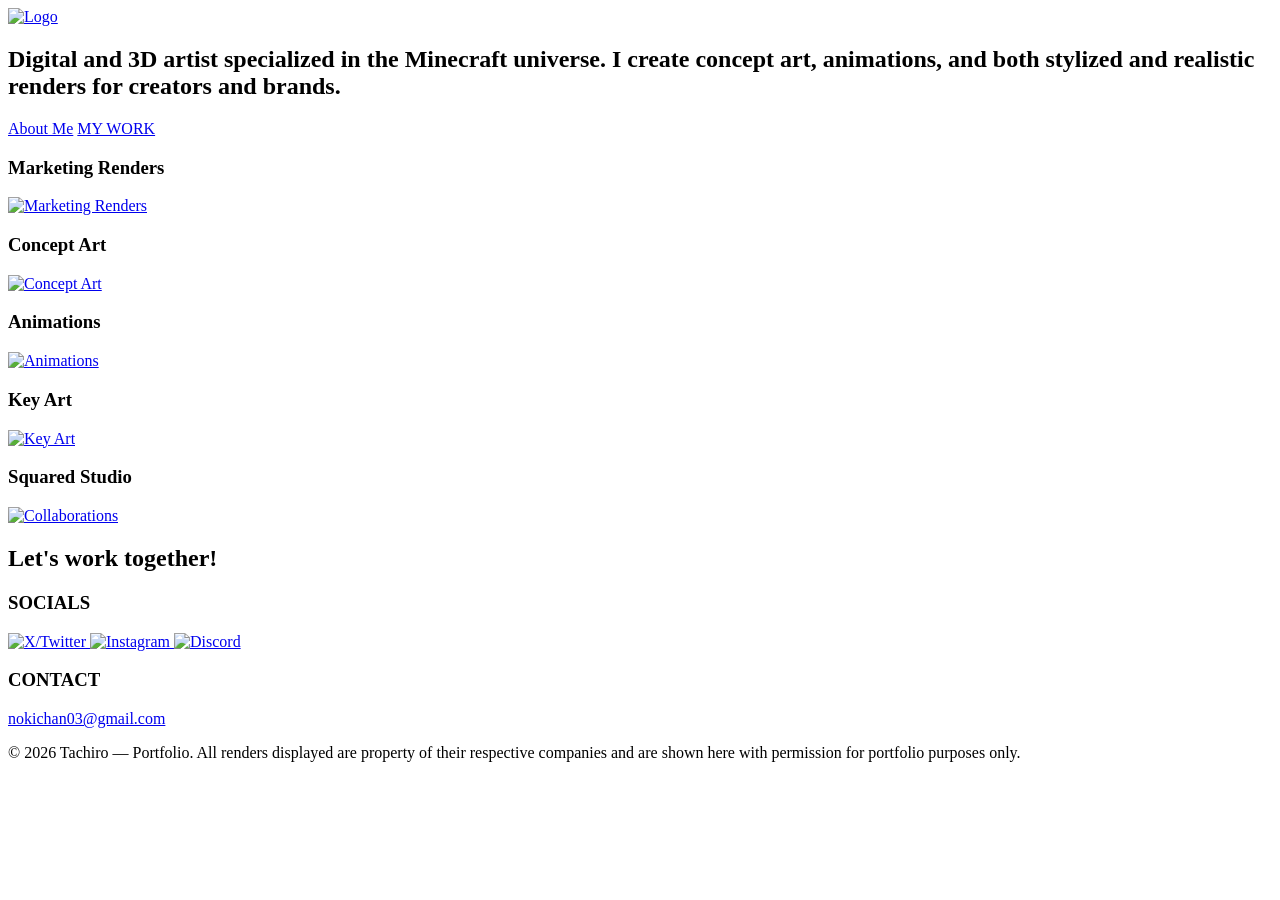
==== index.html @ 85fc163a "Add files via upload" ====
<!DOCTYPE html>
<html lang="en">
  <head>
    <meta charset="UTF-8" />
    <meta name="viewport" content="width=device-width, initial-scale=1" />
    <title>Tachiro | Home</title>
    <link rel="icon" type="image/png" href="assets/logo.png" />
    <link rel="stylesheet" href="css/normalize.css">
    <link rel="stylesheet" href="css/style.css">
  </head>
  
  <body>
    <!-- ========== HERO ========== -->
    <section class="hero">
        <div class="hero-grid">
            <!-- left -->
            <div class="hero-left">
              <a class="img-logo" href="index.html">
                <img class="hero-logo" src="assets/logo.svg" alt="Logo" width="100" height="100" />
              </a>

                <h1 class="hero-title">
                    <span class="t-grad-violet">Digital and 3D artist</span>
                    <span class="t-muted"> specialized in the  </span>
                    <span class="t-grad-orange">Minecraft universe. </span>
                    <span class="t-muted"> I create</span>
                    <span class="t-muted2">concept art, animations, and both stylized and realistic</span>
                    <span class="t-muted2">renders for creators and brands.</span>
                </h1>
            </div>

            <!-- vertical line -->
              <div class="hero-vline" aria-hidden="true">

              </div>

            <!-- right -->
            <aside class="hero-right">
                <a class="hero-about" href="about.html">About Me</a>
                <a class="hero-work" href="marketing.html">MY WORK</a>
            </aside>
        </div>

        <div class="divider-x" aria-hidden="true"></div>
    </section>

    <!-- ===== CATEGORY STRIP ===== -->
    <section class="cat-strip">
      <div class="cat-row">

        <article class="cat">
          <h3 class="cat__label">Marketing Renders</h3>
          <a class="cat__thumb" href="marketing.html">
            <img src="assets/img/MarketingRenders.webp" alt="Marketing Renders">
          </a>
        </article>

        <article class="cat">
          <h3 class="cat__label">Concept Art</h3>
          <a class="cat__thumb" href="concept.html">
            <img src="assets/img/ConceptArt.webp" alt="Concept Art">
          </a>
        </article>

        <article class="cat">
          <h3 class="cat__label">Animations</h3>
          <a class="cat__thumb" href="animations.html">
            <img src="assets/img/Animations.webp" alt="Animations">
          </a>
        </article>

        <article class="cat">
          <h3 class="cat__label">Key Art</h3>
          <a class="cat__thumb" href="keyart.html">
            <img src="assets/img/KayArt.webp" alt="Key Art">
          </a>
        </article>

        <article class="cat">
          <h3 class="cat__label">Squared Studio</h3>
          <a class="cat__thumb" href="collabs.html">
            <img src="assets/img/Collaborations.webp" alt="Collaborations">
          </a>
        </article>

      </div>
    </section>

    <!-- ===== CTA ===== -->
    <section class="cta">
      <div class="cta__inner">
        <h2 class="cta__title">
          <span class="cta-grad_violeta">Let's work</span>
          <span class="cta-grad_orange">together<span class="cta-grad_violeta2">!</span></span>
        </h2>
      </div>
      <div class="divider-x" aria-hidden="true"></div>
    </section>

    <!-- ===== FOOTER ===== -->
    <footer class="site-footer">
      <div class="footer-grid">
        <!-- Left -->
        <div class="footer-left">
          <h3 class="footer-headingLeft footer-heading">SOCIALS</h3>

          <nav class="socials">
            <!-- X / Twitter -->
            <a class="social" href="https://x.com/tachiro02" target="_blank" rel="noopener">
              <img src="assets/icons/twitter-alt.svg" alt="X/Twitter">
            </a>
            <!-- Instagram -->
            <a class="social" href="https://www.instagram.com/tachiro02/" target="_blank" rel="noopener">
              <img src="assets/icons/instagram.svg" alt="Instagram">
            </a>
            <!-- Discord -->
            <a class="social" href="https://discordapp.com/users/483805374525472788" target="_blank" rel="noopener">
              <img src="assets/icons/discord.svg" alt="Discord">
            </a>
          </nav>
        </div>

        <!-- Vertical divider -->
        <div class="footer-vline" aria-hidden="true"></div>

        <!-- Right -->
        <div class="footer-right">
          <h3 class="footer-heading">CONTACT</h3>
          <a class="footer-mail" href="mailto:nokichan03@gmail.com">nokichan03@gmail.com</a>
        </div>
      </div>
    </footer>
      <div class="footer-bottom">
          <p>© 2026 Tachiro — Portfolio. All renders displayed are property of their respective companies and are shown here with permission for portfolio purposes only.</p>
      </div>
  </body>

  <script>
    document.addEventListener('contextmenu', (e) => e.preventDefault());
  </script>

    <script>
      document.addEventListener('dragstart', (e) => {
        if (e.target.closest('.gallery, .tile, #lightbox')) {
          e.preventDefault();
        }
      });
    </script>  

</html>
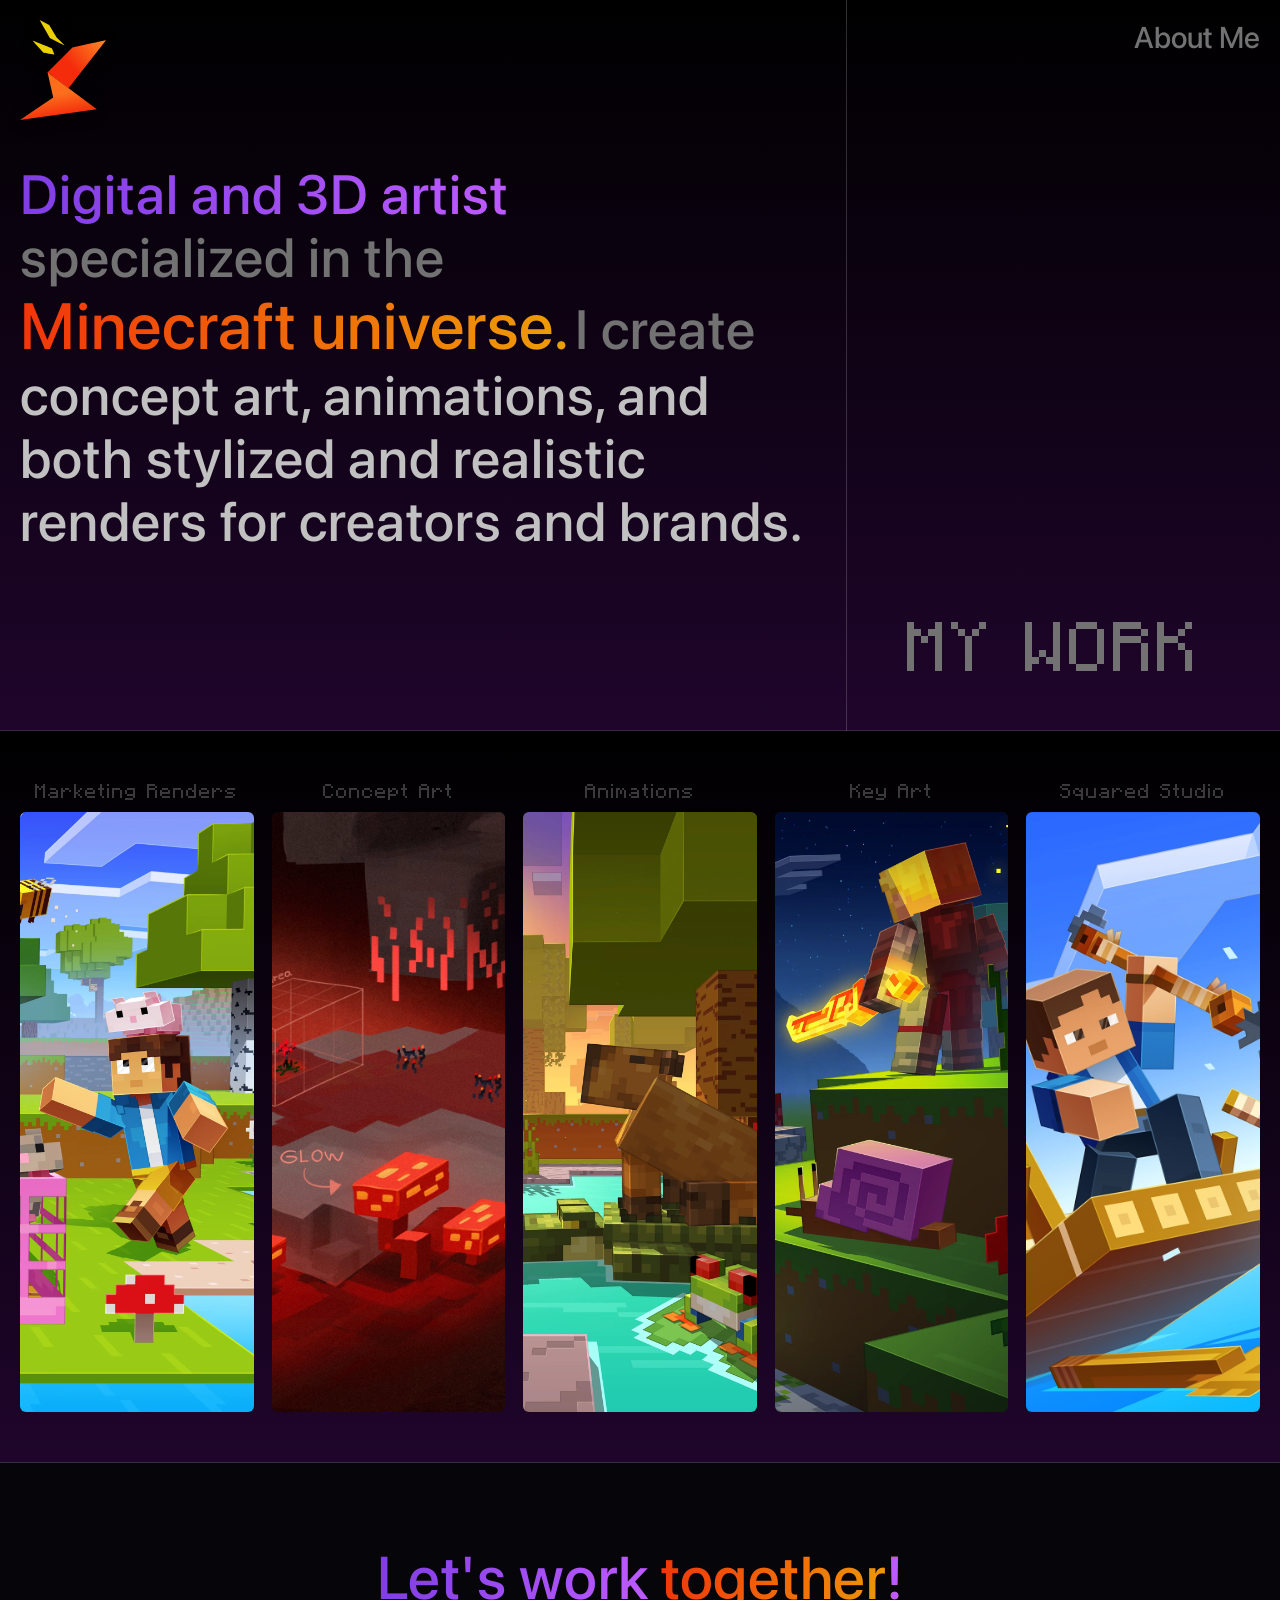
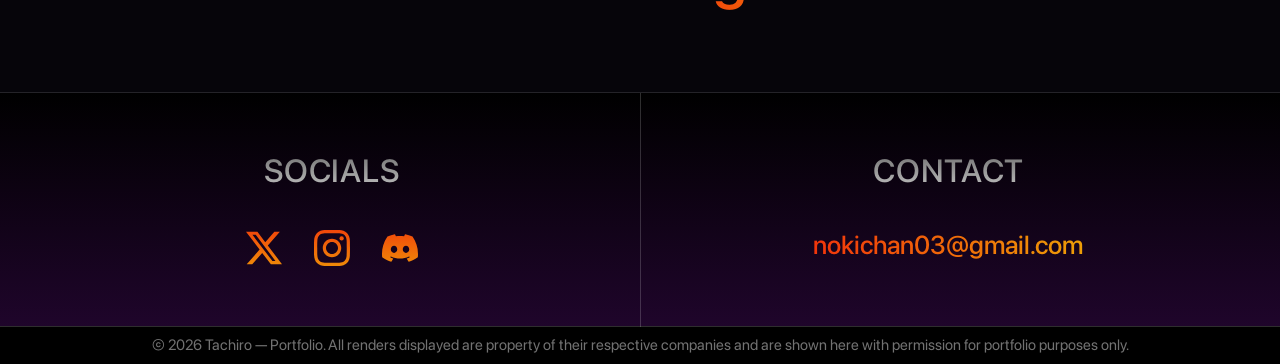
==== commit dd046f1b: "cambio de logo .svg" ====
--- a/index.html
+++ b/index.html
@@ -4,7 +4,7 @@
     <meta charset="UTF-8" />
     <meta name="viewport" content="width=device-width, initial-scale=1" />
     <title>Tachiro | Home</title>
-    <link rel="icon" type="image/png" href="assets/logo.png" />
+    <link rel="icon" type="image/svg+xml" href="assets/logo.svg" />
     <link rel="stylesheet" href="css/normalize.css">
     <link rel="stylesheet" href="css/style.css">
   </head>
--- a/css/style.css
+++ b/css/style.css
@@ -0,0 +1,863 @@
+:root {
+  /* Purple */
+  --pur:#7f3ee4;
+  --purp:#bd5aff;
+  /* Yellow */
+  --yell:#f2350b;
+  --yello:#ed9e07;
+  /* Text */
+  --tex1:#727272;
+  --tex2:#c1c1c1;
+  /* Select */
+  --nosele:#3a3a3a;
+  --yessele:#ffffff;
+  /* gradient */
+  --bgsolid:#000000;
+  --bggradient:#1f052b;
+
+  /* Line */
+  --line:rgba(255,255,255,.18);
+  --hero-pt: 2rem;
+  --hero-pb: 2rem; /* <- corrige nombre (antes tenías --hero-bp) */
+}
+
+html, body {
+  overflow-x: hidden;
+}
+
+/* 1) Asegura fondo oscuro global (si no lo tienes) */
+html, body {
+  background:#0b0b10;
+}
+
+/* 2) Evita márgenes colapsados que “asoman” el fondo del body */
+h1, h2, h3, p, ul {
+  margin: 0;
+} /* quita márgenes por defecto */
+
+body::-webkit-scrollbar {
+  display: none;
+}
+
+body {
+  max-width: 145rem;
+  margin-inline: auto;
+}
+
+body {
+  cursor: url("../assets/cursor/custom-cursor.png"), auto;
+}
+
+a, button {
+  cursor: url("../assets/cursor/click-cursor.png"), pointer;
+}
+
+/* ==== FUENTES ==== */
+@font-face {
+  font-family: "Minecraft";
+  src: url("../assets/fonts/Minecraft.otf") format("opentype");
+  font-weight: 600;
+  font-style:normal;
+  font-display:swap;
+}
+
+@font-face {
+  font-family: "SFMedium";
+  src: url("../assets/fonts/SFMedium.otf") format("opentype");
+  font-weight: 600;
+  font-style: normal;
+  font-display: swap;
+}
+
+@font-face {
+  font-family: "SFRegular";
+  src: url("../assets/fonts/SFRegular.otf") format("opentype");
+  font-weight: 600;
+  font-style: normal;
+  font-display: swap;
+}
+
+/* ==== RESET BASE ==== */
+html {
+  box-sizing: border-box;
+  font-size: 62.5%; /* 1rem = 10px */
+}
+
+*, *::before, *::after {
+  box-sizing: inherit;
+}
+
+a {
+  text-decoration: none;
+  color: inherit;
+}
+
+.img-logo img {
+  display:inline-block;  /* <— clave: caja = ancho del texto */
+  width:auto;
+  margin: 0;
+}
+
+/* Animación suave para los spans del hero */
+.hero-title span {
+  display: inline-block;           /* necesario para transformar cada trozo */
+  opacity: 0;
+  transform: translateY(30px);
+  animation: heroFadeUp 2.5s ease forwards;
+}
+
+/* “Stagger”: retrasa cada span un poquito */
+.hero-title span:nth-child(1)  { animation-delay: .05s; }
+.hero-title span:nth-child(2)  { animation-delay: .15s; }
+.hero-title span:nth-child(3)  { animation-delay: .25s; }
+.hero-title span:nth-child(4)  { animation-delay: .35s; }
+.hero-title span:nth-child(5)  { animation-delay: .45s; }
+.hero-title span:nth-child(6)  { animation-delay: .55s; }
+.hero-title span:nth-child(7)  { animation-delay: .65s; }
+/* añade más nth-child si tienes más spans */
+
+@keyframes heroFadeUp {
+  to {
+    opacity: 1;
+    transform: translateY(0);
+    filter: blur(0);
+  }
+}
+
+/* Respeto a usuarios con “reduced motion” */
+@media (prefers-reduced-motion: reduce) {
+  .hero-title span { animation: none; opacity: 1; transform: none; filter: none; }
+}
+
+
+/* ==== SECCIÓN HERO ==== */
+.hero {
+  width: 100%;
+  background: linear-gradient(to bottom, var(--bgsolid), var(--bggradient));
+}
+
+/* Grid 3 columnas: texto | línea | panel derecho */
+.hero-grid {
+  max-width: 145rem;
+  min-height: 73rem;
+  display:grid;
+  grid-template-columns:2fr .1rem 1fr;
+  align-items:start;
+  padding: 2rem;
+}
+
+/* Izquierda */
+.hero-logo {
+  display:block;
+  margin:0 0 1.4rem .6rem;
+  filter: drop-shadow(0 .2rem .8rem rgba(0,0,0,.45));
+}
+
+.hero-title {
+  font-family: "SFMedium", sans-serif;
+  letter-spacing:.1rem;
+  text-align: left;
+  padding-right: 2rem;
+  padding-top: 4rem;
+}
+
+.t-grad-violet {
+  background:linear-gradient(90deg, var(--pur), var(--purp));
+  font-size: 5.5rem;
+  -webkit-background-clip:text;
+  background-clip:text;
+  color:transparent;
+}
+
+.t-grad-orange {
+  background:linear-gradient(90deg, var(--yell), var(--yello));
+  font-size: 6.5rem;
+  -webkit-background-clip:text;
+  background-clip:text;
+  color:transparent;
+}
+
+.t-muted {
+  font-size: 5.5rem;
+  color:var(--tex1);
+}
+
+.t-muted2 {
+  font-size: 5.5rem;
+  color:var(--tex2);
+}
+
+/* Línea vertical que toca bordes */
+.hero-vline {
+  width:.1rem;
+  background:var(--line);
+  align-self:stretch;
+  margin-top:calc(-1 * var(--hero-pt));
+  margin-bottom:calc(-1 * var(--hero-pb) - .1rem);
+  pointer-events:none;   /* <— importantísimo */
+}
+
+/* Derecha */
+.hero-right {
+  min-height:67rem;
+  display:flex;
+  flex-direction:column;
+  justify-content:space-between;
+  align-items:flex-end;   /* About Me a la derecha */
+  gap:2rem;
+  min-width:0;           /* evita desbordes rara vez */
+}
+
+.hero-about {
+  display:inline-block;  /* <— clave: caja = ancho del texto */
+  width:auto;
+  margin:0;
+  font-family:"SFMedium", sans-serif;
+  font-size:3rem;
+  color:var(--tex1);
+  text-align:right;      /* opcional */
+}
+
+.hero-about:hover {
+  background:linear-gradient(90deg, var(--yell), var(--yello));
+  -webkit-background-clip:text;
+  background-clip:text;
+  color:transparent;
+  transform: scale(1.1);
+  transition: transform .15s ease;
+  filter: brightness(1.5);
+}
+
+.hero-work {
+  display:inline-block;
+  align-self:center;     /* <— lo centra horizontalmente en la columna derecha */
+  font-family:"Minecraft",sans-serif;
+  font-size:7rem;
+  margin:0 auto; 
+  letter-spacing:.2rem;
+  color: var(--tex1);
+  text-align:center;
+}
+
+.hero-work:hover {
+  background:linear-gradient(90deg,var(--yell),var(--yello));
+  -webkit-background-clip:text; 
+  background-clip:text; 
+  color:transparent;
+  transform: scale(1.1);
+  transition: transform .15s ease;
+  filter: brightness(1.5);
+}
+
+/* Línea horizontal inferior del hero */
+.divider-x {
+  height: 0; /* <- importante */
+  border-top: 1px solid rgba(255,255,255,.12);
+  margin: 0;   
+}
+
+/* Responsive */
+@media (max-width:768px) {
+  .hero-grid { grid-template-columns:1fr; }
+  .hero-vline { display:none; }
+  .hero-right { align-items:center; gap:1.8rem; margin-top:1rem; min-height: 5rem; }
+}
+
+/* ===== FRANJA DE CATEGORÍAS ===== */
+.cat-strip {
+  background: linear-gradient(to bottom, var(--bgsolid), var(--bggradient));
+  padding: 2rem 2rem;
+  padding-bottom: 5rem;
+  padding-top: 5rem;
+}
+
+/* Fila con 5 columnas flexibles y separación pareja */
+.cat-row {
+  display: flex;
+  gap: 1.8rem;
+  justify-content: space-between;
+  max-width: 145rem;
+  margin: 0 auto;
+}
+
+.cat {
+  display: flex;
+  flex-direction: column;
+  gap: .8rem;
+  flex: 1 1 0;        /* todas crecen por igual */
+  min-width: 0;       /* evita desbordes de contenido */
+  font-family: "Minecraft", sans-serif;
+  letter-spacing: .1rem;
+}
+
+.cat__label {
+  color: var(--nosele);
+  font-size: 2rem;
+  text-align: center;
+  letter-spacing: .1rem;
+}
+
+/* Hover: oscurece imagen + borde blanco + título blanco */
+.cat__thumb {
+  height: 60rem;  /* ajusta a gusto */
+  position: relative;
+  width: 100%;
+  /* fija proporción sin depender del tamaño real de la imagen */
+  aspect-ratio: 3 / 5;     /* alto vertical tipo poster (ajústalo si quieres) */
+  border-radius: .6rem;
+  overflow: hidden;
+  line-height: 0;
+  background: #0f1629;
+}
+
+.cat__thumb img {
+  position: absolute;
+  inset: 0;
+  width: 100%;
+  height: 100%;
+  object-fit: cover;   /* recorta sin deformar */
+  display: block;
+  transition: filter .3s ease;
+}
+
+/* Marco blanco fino por encima (invisible por defecto) */
+.cat__thumb::after {
+  content: "";
+  position: absolute;
+  inset: .1rem;                      /* margen interior del marco */
+  border: .1rem solid var(--tex2);
+  border-radius: inherit;
+  opacity: 0;
+  pointer-events: none;
+  transition: opacity .3s ease;
+}
+
+/* Hover / activo */
+.cat:hover .cat__thumb img { filter: brightness(.5); }
+.cat:hover .cat__thumb::after { opacity: 1; }
+.cat:hover .cat__label { color: var(--yessele); }
+
+.cat:hover {
+  transform: translateY(-3px);
+  transition: transform .5s ease;
+}
+
+/* ===== Responsive ===== */
+@media (max-width: 1126px) {
+  .cat-row { flex-wrap: wrap; }
+  .cat { flex: 1 1 calc(50% - 1.8rem); }  /* 2 por fila en tablets */
+}
+
+@media (max-width: 560px) {
+  .cat { flex: 1 1 100%; }  /* 1 por fila en móvil */
+}
+
+/* ===== CTA ===== */
+.cta {
+  background:#06050a;
+  border-top:.1rem solid var(--line);
+}
+
+.cta__inner {
+  max-width:145rem;
+  margin:0 auto;
+  padding:8rem 2.4rem;
+}
+
+.cta__title {
+  margin:0;
+  font-family:"SFMedium",sans-serif;
+  font-size:6rem;
+  letter-spacing:.05rem;
+  text-align:center;
+}
+
+.cta-grad_violeta {
+  background:linear-gradient(90deg, var(--pur), var(--purp));
+  -webkit-background-clip:text;
+  background-clip:text;
+  color:transparent;
+}
+
+.cta-grad_orange {
+  background:linear-gradient(90deg, var(--yell), var(--yello));
+  -webkit-background-clip:text;
+  background-clip:text;
+  color:transparent;
+}
+
+.cta-grad_violeta2 {
+  color: var(--purp);
+}
+
+/* ===== FOOTER ===== */
+.site-footer {
+  background: linear-gradient(to bottom, var(--bgsolid), var(--bggradient));
+}
+
+.footer-grid {
+  max-width:145rem;
+  margin:0 auto;
+  padding:6rem 2.4rem;
+  display:grid;
+  grid-template-columns: 1fr .1rem 1fr;
+}
+
+.footer-vline {
+  width:.1rem;
+  background:var(--line);
+  align-self:stretch;
+  margin-top:calc(-1 * 6rem);
+  margin-bottom:calc(-1 * 6rem - .1rem);
+}
+
+.footer-heading {
+  margin:0 0 4rem;
+  text-align: center;
+  font-family:"SFMedium",sans-serif;
+  font-size:3.2rem;
+  letter-spacing:.08rem;
+  background:linear-gradient(180deg, var(--tex1), var(--tex2));
+  /*background: var(--purp);*/
+  -webkit-background-clip:text;
+  background-clip:text;
+  color:transparent;
+}
+
+/* Social icons */
+.socials {
+  display:flex;          
+  justify-content:center;
+  align-items:center;
+  gap:3.2rem;  /* espacio entre íconos */
+}
+
+.social {
+  width:3.6rem;
+  height:3.6rem;
+  display:inline-flex;
+  align-items:center;
+  justify-content:center;
+  transition: transform .15s ease;
+}
+
+.social img {
+  width: 3.6rem;
+  height: 3.6rem;
+  background-size: contain;
+  background-repeat: no-repeat;
+  background-position: center;
+  display: inline-block;
+  transition: transform .15s ease;
+}
+
+.social.x { background-image: url("../assets/icons/twitter-alt.svg"); }
+.social.ig { background-image: url("../assets/icons/instagram.svg"); }
+.social.dc { background-image: url("../assets/icons/discord.svg"); }
+
+.social:hover img {
+  transform: scale(1.3);
+  filter: brightness(1.5);
+}
+
+.footer-right {
+  display: flex;
+  flex-direction: column;   /* Apila CONTACT arriba y el correo abajo */
+  align-items: center;      /* Centra horizontalmente TODO lo que esté adentro */
+  text-align: center;       /* Asegura que el texto dentro también se centre */
+}
+
+.footer-mail {
+  display: block;           /* o inline-block, da igual en este caso */
+  width: fit-content;       /* el ancho se ajusta al texto, no a toda la fila */
+  background: linear-gradient(90deg, var(--yell), var(--yello));
+  -webkit-background-clip: text;
+  background-clip: text;
+  color: transparent;
+  font-family: "SFMedium", sans-serif;
+  font-size: 2.6rem;
+  text-decoration: none;
+}
+.footer-mail:hover {
+  filter: brightness(1.5);
+  transform: scale(1.1);
+  transition: transform .15s ease;
+}
+
+/* Copyright bar */
+.footer-bottom {
+  display: flex;
+  justify-content: center;
+  align-items: center;
+  border-top:.1rem solid var(--line);
+  background-color: var(--bgsolid);
+  padding:1rem 1.5rem;
+  font-family:"SFRegular",sans-serif;
+  font-size:0.5rem;
+}
+
+.footer-bottom p {
+  max-width: 145rem;
+  margin:0 auto;
+  font-size: 1.5rem;
+  color: var(--tex1);
+}
+
+/* ===== Responsive ===== */
+@media (max-width:1024px) {
+  .footer-grid { grid-template-columns:1fr; }
+  .footer-vline { display:none; }
+  .footer-left { padding-bottom: 9rem; }
+  .footer-heading { margin-bottom:2rem; }
+  .footer-mail { font-size:2.2rem; }
+}
+
+@media (max-width:768px) {
+  .cta__title { font-size:4.4rem; }
+  .socials { gap:2.2rem; }
+}
+
+/* ---------------------------------------------- ABOUT ME ---------------------------------------------- */
+.main-abo, .hero-abo { 
+  background-color: var(--bgsolid);
+}
+
+.hero-abo_grid1 { 
+  background-color: var(--bgsolid);
+  padding:2rem; 
+  display:grid; 
+  grid-template-columns: 1fr 1fr;
+}
+
+.hero-abo_type {
+  font-family:"SFMedium", sans-serif;
+  justify-self: end;
+}
+
+.hero-abo_es { /* <— clave: caja = ancho del texto */
+  display: inline-block;  /* o: inline-flex */
+  width: fit-content; 
+  font-size:3rem;
+  margin-top: 0;
+  text-align: right;
+  background:linear-gradient(90deg,var(--yell),var(--yello));
+  -webkit-background-clip:text; 
+  background-clip:text; 
+  color:transparent;
+}
+
+/* description */
+.main-abo_grid {
+  display:grid; 
+  grid-template-columns:3fr 1fr;
+  padding: 0 6rem 0 8rem;
+  max-width: 145rem;
+  margin-inline: auto;  /* centra horizontalmente */
+  font-family:"SFMedium", sans-serif;
+  color: var(--yessele);
+}
+
+.main-abo_indi {
+  padding: 5rem;
+  font-size: 3.2rem;
+  letter-spacing:.1rem;
+}
+
+.main-abo_indi2 {
+  padding: 5rem;
+  font-size: 2.5rem;
+}
+
+.main-abo_indiColor { color: var(--tex1); }
+.main-abo_indiColor2 { color: var(--yessele); }
+
+.main-abo_indiColor3 {
+  background:linear-gradient(90deg, var(--yell), var(--yello));
+  -webkit-background-clip:text;
+  background-clip:text;
+  color:transparent;
+}
+
+/* <= 992px: stack del hero si hace falta y grid 1col + 1col más equilibrado */
+@media (max-width: 1087px) {
+  .main-abo_grid {
+    grid-template-columns: 1fr;
+    padding: 0 2.5rem;
+  }
+  .main-abo_indi2 {
+    padding-top: 1rem;
+  }
+}
+
+/* <= 480px: título centrado, espacios compactos */
+@media (max-width: 480px) {
+  .hero-abo_es {
+    text-align: center;
+    font-size: clamp(1.6rem, 6vw, 2.2rem);
+  }
+  .main-abo_grid { padding: 0; }
+  .main-abo_indi,
+  .main-abo_indi2 {
+    font-size: 3rem;
+    padding: 2rem 1rem;
+  }
+}
+
+/*-------------------- Marketing ----------------*/
+
+/* ===== Tabs de navegación en header ===== */
+.hero-abo_es2 {
+  display:inline-block;  /* <— clave: caja = ancho del texto */
+  width:auto;
+  margin:0;
+  font-family:"SFMedium", sans-serif;
+  font-size:3rem;
+  color:var(--tex1);
+  text-align:right;  
+}
+.hero-abo_es2:hover {
+  background:linear-gradient(90deg,var(--yell),var(--yello));
+  -webkit-background-clip:text; 
+  background-clip:text; 
+  color:transparent;
+  transform: scale(1.1);
+  transition: transform .15s ease;
+}
+.site-nav {
+  display: flex;
+  gap: 1.8rem;
+  justify-content: space-around;
+  padding: 2rem;
+}
+.site-nav__link {
+  display: inline-block;           /* necesario para transformar cada trozo */
+  opacity: 0;
+  transform: translateY(8px);
+  animation: heroFadeUp 2s ease forwards;
+  font-family: "Minecraft", sans-serif;
+  letter-spacing: .1rem;
+  font-size: 2rem;
+}
+
+.is-active {
+  background:linear-gradient(90deg, var(--yell), var(--yello));
+  -webkit-background-clip:text;
+  background-clip:text;
+  color:transparent;
+}
+.no-active {
+  color:var(--tex1)
+}
+.no-active:hover {
+  background:linear-gradient(90deg, var(--yell), var(--yello));
+  -webkit-background-clip:text;
+  background-clip:text;
+  color:transparent;
+}
+
+/* ===== Gallery Masonry ===== */
+.gallery{ 
+  padding: 2rem 1.25rem 3rem; 
+  background: linear-gradient(to bottom, var(--bgsolid), var(--bggradient));
+  width: 100%;;
+}
+
+.masonry{
+  font-family: "Minecraft", sans-serif;
+  letter-spacing: .1rem;
+  column-count: 3;
+  column-gap: 1.5rem;
+  padding-top:2rem;
+}
+
+/* Cada tile es un <a> con background-image (no <img>) para dificultar guardar */
+.tile{
+  display:block;
+  width:100%;
+  margin:0 0 1.5rem;
+  position:relative;
+  overflow:hidden;
+  background-size:cover;
+  background-position:center;
+  border-radius:14px;
+  transition:transform .5s ease;
+  -webkit-user-drag:none;
+  user-select:none;
+
+  /* EVITA cortes/particiones en columnas (clave en iPad) */
+  break-inside: avoid;
+  -webkit-column-break-inside: avoid;
+  -moz-column-break-inside: avoid;
+}
+
+/* Alturas/formatos para “desorden” controlado */
+.t-21x9   { aspect-ratio: 21 / 9; }
+.t-16x9   { aspect-ratio: 16 / 9; }
+.t-9x16   { aspect-ratio: 9 / 16; }
+.t-3x4    { aspect-ratio:  3 / 4; }
+.t-1x1    { aspect-ratio:  1 / 1; }
+
+.tile::before{
+  content:"";
+  position:absolute;
+  inset: 0; /* elimina el margen de 5px */
+  border-radius: 14px;   /* respeta el redondeo */
+  background:rgba(0,0,0,0);          /* estado normal transparente */
+  transition:background .3s ease, box-shadow .3s ease;
+  pointer-events:none;    
+}
+
+/* Hover: oscurecer y borde blanco fino */
+.tile:hover{
+  transform:translateY(-2px);
+}
+.tile:hover::before{
+  background:rgba(0,0,0,0.45);       /* “sombra” interna */
+  box-shadow:inset 0 0 0 1.5px #fff; /* marco blanco fino */
+  pointer-events:none
+}
+
+/* Posición del texto */
+.tile .caption{
+  position:absolute; left:0; right:0; top:0;
+  padding: 1rem 1rem;
+  font-size: 1.5rem;
+  color:#fff;
+  transform: translateY(-100%);
+  transition: transform .5s ease;
+}
+
+/* Saca el texto hacia arriba */
+.tile:hover .caption,
+.tile:focus-visible .caption{ transform: translateY(0); }
+
+/* Pequeño borde interno en reposo para que se vea nítido en fondos muy oscuros */
+.tile::after{
+  content:"";
+  position:absolute; inset:0;
+  border-radius:14px;
+  box-shadow: inset 0 0 0 1px rgba(255,255,255,.04);
+  pointer-events:none;
+}
+
+/* Deshabilita selección/arrastre global dentro de la galería */
+.no-save, .gallery, .masonry, .tile{
+  -webkit-user-select: none; user-select: none;
+}
+
+@media (max-width: 1100px){ .masonry{ column-count: 2; } }
+@media (max-width: 768px){ .site-nav { flex-direction: column } .site-nav__link { text-align: center; } }
+@media (max-width: 480px){ .masonry{ column-count: 1; } }
+
+/* -------------------------------------LIGHTBOX ----------------------------------------- */
+
+/* ===== LIGHTBOX ===== */
+.lightbox {
+  position: fixed;
+  inset: 0;
+  display: flex; /* siempre montado; controlamos visibilidad */
+  justify-content: center;
+  align-items: center;
+  background: rgba(0, 0, 0, 0.9);
+  z-index: 99999;
+
+  /* Sin lupa, usa tu cursor personalizado */
+  cursor: inherit;
+
+  /* Estado oculto */
+  opacity: 0;
+  visibility: hidden;
+  pointer-events: none;
+  transition: opacity 0.25s ease, visibility 0.25s ease;
+}
+
+/* Lightbox activo */
+.lightbox.is-open {
+  opacity: 1;
+  visibility: visible;
+  pointer-events: auto;
+}
+
+/* Imagen ampliada */
+.lightbox-img {
+  max-width: 90vw;
+  max-height: 90vh;
+  object-fit: contain;
+  border-radius: 10px;
+  box-shadow: 0 0 30px rgba(0, 0, 0, 0.7);
+  cursor: inherit; /* mantiene tu cursor */
+}
+
+@keyframes lb-zoom-in {
+  from {
+    transform: scale(0.98);
+    opacity: 0.6;
+  }
+  to {
+    transform: scale(1);
+    opacity: 1;
+  }
+}
+
+/* Botón cerrar */
+.lb-close {
+  position: absolute;
+  top: 16px;
+  right: 24px;
+  font-size: 32px;
+  line-height: 1;
+  background: transparent;
+  color: #fff;
+  border: 0;
+  cursor: pointer;
+  user-select: none;
+}
+
+/* Flechas (ocultas, pero funcionales con teclado) */
+.lb-prev,
+.lb-next {
+  display: none !important;
+}
+
+/* Evita interferencia de overlays */
+.tile::before,
+.overlay {
+  pointer-events: none;
+}
+
+/* Bloquea scroll al abrir el lightbox */
+body.no-scroll {
+  overflow: hidden;
+  height: 100vh;
+  touch-action: none;
+}
+
+/* Accesibilidad: reducir movimiento */
+@media (prefers-reduced-motion: reduce) {
+  .lightbox,
+  .lightbox * {
+    animation: none !important;
+    transition: none !important;
+  }
+}
+
+/* Móviles */
+@media (max-width: 768px) {
+  .lightbox-img {
+    max-width: 95vw;
+    max-height: 85vh;
+  }
+
+  .lb-close {
+    font-size: 2rem;
+    right: 16px;
+  }
+}
+
+.lightbox-video {
+  max-width: 90%;
+  max-height: 90%;
+  border-radius: 10px;
+  box-shadow: 0 0 30px rgba(0,0,0,0.8);
+  object-fit: contain;
+}
